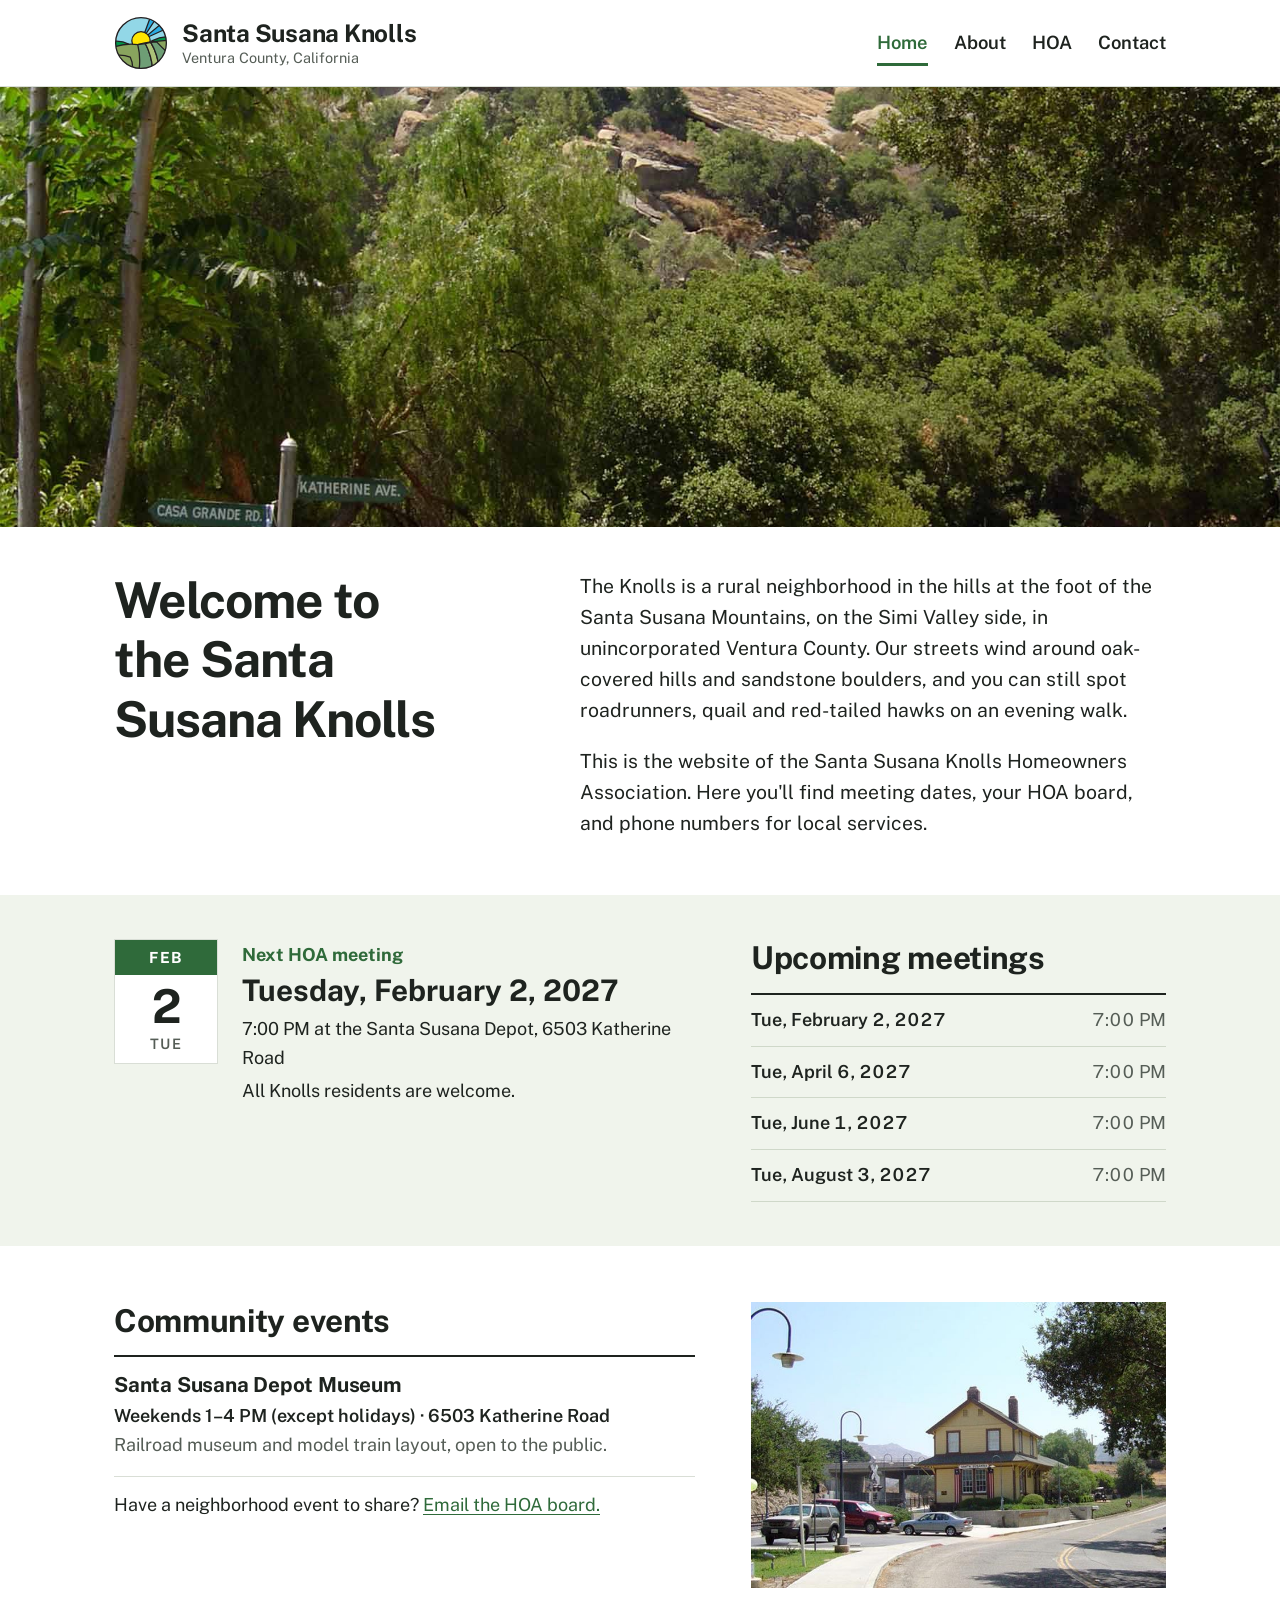
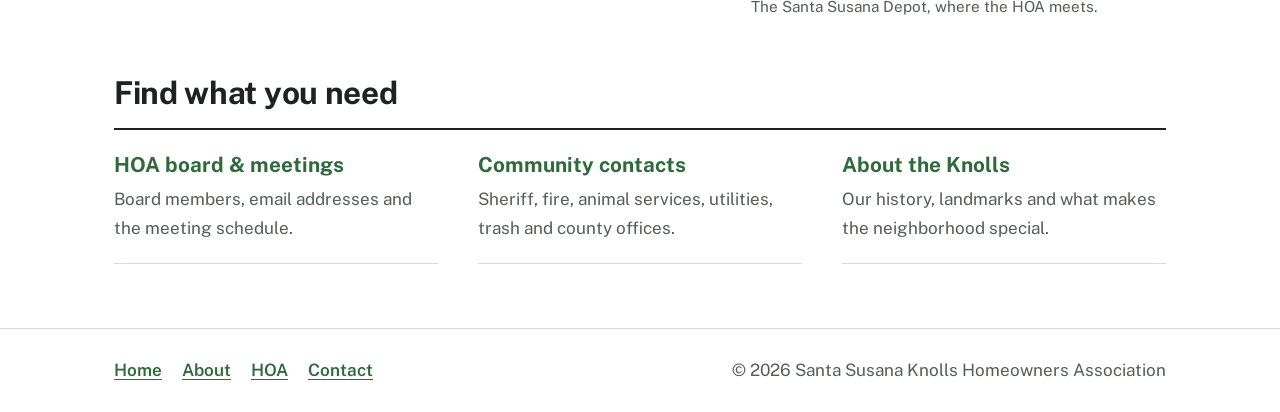
==== index.html @ 00cdce01 "Add files via upload" ====
<!doctype html>
<html lang="en">
<head>
<meta charset="utf-8">
<meta name="viewport" content="width=device-width, initial-scale=1, viewport-fit=cover">
<title>Santa Susana Knolls</title>
<meta name="description" content="Welcome to the Santa Susana Knolls, a rural community in eastern Simi Valley, Ventura County.">
<link rel="icon" href="images/knolls-logo.svg" type="image/svg+xml">
<link rel="preconnect" href="https://fonts.googleapis.com"><link rel="preconnect" href="https://fonts.gstatic.com" crossorigin>
<link rel="stylesheet" href="https://fonts.googleapis.com/css2?family=Public+Sans:ital,wght@0,400;0,600;0,700;0,800;1,400&display=swap">
<link rel="stylesheet" href="styles.css">
</head>
<body>
<a class="skip" href="#main">Skip to content</a>
<header class="site-header">
  <div class="wrap">
    <a class="brand" href="index.html">
      <img src="images/knolls-logo.svg" alt="" width="54" height="54">
      <span class="brand-name">Santa Susana Knolls<span class="brand-sub">Ventura County, California</span></span>
    </a>
    <nav class="nav" aria-label="Main"><ul><li><a href="index.html" aria-current="page">Home</a></li><li><a href="about.html">About</a></li><li><a href="hoa.html">HOA</a></li><li><a href="contact.html">Contact</a></li></ul></nav>
  </div>
</header>
<main id="main" class="loading" data-page="home">
  <noscript><div class="wrap page-head"><p>Please turn on JavaScript to see this page.</p></div></noscript>
</main>
<footer class="site-footer">
  <div class="wrap">
    <nav aria-label="Footer"><a href="index.html">Home</a><a href="about.html">About</a><a href="hoa.html">HOA</a><a href="contact.html">Contact</a></nav>
    <p>&copy; <span data-year>2026</span> Santa Susana Knolls Homeowners Association</p>
  </div>
</footer>
<script src="site.js"></script>
</body>
</html>
---- styles.css ----
/* Layout: plain civic notice-board. White page, full-bleed photo, thin rules instead of boxes,
   square corners, one green accent. Light only. */
:root {
  --bg: #FFFFFF;
  --tint: #F0F4EC;        /* light sage band */
  --ink: #1E231F;
  --soft: #555D56;
  --line: #D9DED6;
  --oak: #2F6A3A;         /* live-oak green, the one accent */
  --oak-dark: #24532D;
  --alert: #B42318;
  --placeholder-bg: #FFF3BF;
  --placeholder-ink: #6B5400;
  --font: "Public Sans", "Segoe UI", Arial, Helvetica, sans-serif;
  --wrap: 1100px;
  color-scheme: light;
}

*, *::before, *::after { box-sizing: border-box; }
html { font-size: 112.5%; } /* 18px */
body { margin: 0; background: var(--bg); color: var(--ink); font-family: var(--font); line-height: 1.6; }
img { max-width: 100%; height: auto; display: block; }
a { color: var(--oak); text-underline-offset: 3px; text-decoration-thickness: 1px; }
a:hover { color: var(--oak-dark); text-decoration-thickness: 2px; }
:focus-visible { outline: 3px solid var(--oak); outline-offset: 2px; }
h1, h2, h3 { line-height: 1.2; text-wrap: balance; margin: 0 0 .5em; letter-spacing: -0.01em; }
h1 { font-size: clamp(2rem, 4.6vw, 2.75rem); font-weight: 700; letter-spacing: -0.02em; }
h2 { font-size: clamp(1.4rem, 3vw, 1.75rem); font-weight: 700; }
h3 { font-size: 1.15rem; font-weight: 700; }
p { margin: 0 0 1em; max-width: 65ch; }
.wrap { max-width: var(--wrap); margin-inline: auto; padding-inline: 24px; }
.skip { position: absolute; left: -999px; top: 0; background: #fff; padding: 10px 14px; z-index: 10; }
.skip:focus { left: 12px; top: 12px; }

/* Header */
.site-header { border-bottom: 1px solid var(--line); background: var(--bg); }
.site-header .wrap { display: flex; flex-wrap: wrap; align-items: center; justify-content: space-between; gap: 10px 32px; padding-block: 16px; }
.brand { display: flex; align-items: center; gap: 14px; text-decoration: none; color: var(--ink); }
.brand img { width: 54px; height: 54px; flex: none; }
.brand-name { font-weight: 700; font-size: 1.35rem; line-height: 1.1; letter-spacing: -0.01em; }
.brand-sub { display: block; font-weight: 400; font-size: .8rem; color: var(--soft); margin-top: 3px; letter-spacing: 0; }
.nav ul { list-style: none; margin: 0; padding: 0; display: flex; flex-wrap: wrap; gap: 4px 26px; }
.nav a {
  display: block; padding: 8px 0 6px; text-decoration: none; color: var(--ink);
  font-weight: 600; font-size: 1.02rem; border-bottom: 3px solid transparent;
}
.nav a:hover { border-bottom-color: var(--line); color: var(--ink); }
.nav a[aria-current="page"] { border-bottom-color: var(--oak); color: var(--oak); }

/* Sections */
main { padding-block: 0 64px; }
.section { padding-block: 56px 0; }
.page-head { padding-block: 48px 0; }
.page-head h1 { margin-bottom: .3em; }
.lede { font-size: 1.15rem; color: var(--soft); }
.rule-top { border-top: 1px solid var(--line); padding-top: 40px; margin-top: 56px; }

/* Home hero */
.hero img { width: 100%; height: clamp(240px, 40vw, 440px); object-fit: cover; object-position: center 40%; }
.intro { display: grid; grid-template-columns: 5fr 7fr; gap: 16px 48px; padding-block: 44px 0; align-items: start; }
.intro > * { min-width: 0; }
.intro p { font-size: 1.08rem; }
@media (max-width: 820px) { .intro { grid-template-columns: 1fr; } }

/* Grids */
.grid-2 { display: grid; grid-template-columns: 7fr 5fr; gap: 40px 56px; align-items: start; }
.grid-2.even { grid-template-columns: 1fr 1fr; }
.grid-2 > * { min-width: 0; }
@media (max-width: 820px) { .grid-2, .grid-2.even { grid-template-columns: 1fr; } }

/* Meeting band */
.band { background: var(--tint); padding-block: 44px; margin-top: 56px; }
.meeting { display: flex; gap: 24px; align-items: flex-start; }
.cal {
  flex: none; width: 104px; background: #fff; border: 1px solid var(--line); text-align: center;
  font-variant-numeric: tabular-nums;
}
.cal .m { background: var(--oak); color: #fff; font-weight: 700; font-size: .85rem; letter-spacing: .12em; padding: 5px 0; }
.cal .d { font-size: 2.6rem; font-weight: 700; line-height: 1.1; padding-top: 6px; }
.cal .w { font-size: .8rem; font-weight: 600; color: var(--soft); letter-spacing: .1em; padding-bottom: 8px; }
.meeting .label { font-weight: 700; color: var(--oak); margin: 2px 0 2px; }
.meeting .when { font-size: clamp(1.35rem, 3vw, 1.65rem); font-weight: 700; line-height: 1.25; margin: 0 0 6px; }
.meeting p { margin: 0 0 4px; }
.today { display: inline-block; background: var(--oak); color: #fff; font-size: .8rem; font-weight: 700; padding: 1px 8px; margin-left: 6px; vertical-align: 3px; letter-spacing: .04em; }
@media (max-width: 480px) { .meeting { flex-direction: column; gap: 14px; } }

.dates { list-style: none; margin: 0; padding: 0; border-top: 2px solid var(--ink); }
.dates li { display: flex; justify-content: space-between; gap: 12px; padding: 11px 0; border-bottom: 1px solid var(--line); font-variant-numeric: tabular-nums; }
.dates .d { font-weight: 600; }
.dates .t { color: var(--soft); }
.band .dates li { border-bottom-color: #CFD8C9; }

/* Ruled lists (events, quick links, landmarks) */
.ruled { list-style: none; margin: 0; padding: 0; border-top: 2px solid var(--ink); }
.ruled li { padding: 16px 0; border-bottom: 1px solid var(--line); }
.ruled h3 { margin-bottom: .2em; }
.ruled p { margin: 0; color: var(--soft); }

.links3 { display: grid; grid-template-columns: repeat(3, 1fr); gap: 0 40px; border-top: 2px solid var(--ink); }
.links3 a { display: block; padding: 18px 0 20px; text-decoration: none; color: var(--ink); border-bottom: 1px solid var(--line); }
.links3 strong { display: block; font-size: 1.15rem; color: var(--oak); margin-bottom: 4px; }
.links3 a:hover strong { text-decoration: underline; text-underline-offset: 3px; }
.links3 span { color: var(--soft); font-size: .95rem; }
@media (max-width: 760px) { .links3 { grid-template-columns: 1fr; } }

.facts { display: grid; grid-template-columns: 1fr 1fr; gap: 0 48px; border-top: 2px solid var(--ink); }
.facts div { padding: 16px 0; border-bottom: 1px solid var(--line); }
.facts p { margin: 0; color: var(--soft); }
@media (max-width: 640px) { .facts { grid-template-columns: 1fr; } }

/* Photos */
.photo-row { display: grid; grid-template-columns: repeat(3, 1fr); gap: 14px; }
@media (max-width: 640px) { .photo-row { grid-template-columns: repeat(2, 1fr); } }
.photo-row figure, .figure-wide { margin: 0; }
.photo-row img { width: 100%; aspect-ratio: 4 / 3; object-fit: cover; }
.photo-row figcaption, .figure-wide figcaption { font-size: .85rem; color: var(--soft); margin-top: 6px; }
.figure-wide img { width: 100%; }

/* Tables */
.table-wrap { overflow-x: auto; }
table { width: 100%; border-collapse: collapse; font-size: 1rem; border-top: 2px solid var(--ink); }
th, td { text-align: left; padding: 13px 16px 13px 0; border-bottom: 1px solid var(--line); vertical-align: top; }
thead th { font-size: .85rem; font-weight: 700; color: var(--soft); padding-top: 10px; padding-bottom: 10px; }
td.num { white-space: nowrap; font-variant-numeric: tabular-nums; font-weight: 700; }
td small { display: block; color: var(--soft); font-size: .9rem; }
.contact-group { margin-bottom: 44px; }
.contacts table { table-layout: fixed; }
.contacts th:nth-child(1) { width: 50%; }
.contacts th:nth-child(2) { width: 20%; }
@media (max-width: 640px) {
  .contacts thead { display: none; }
  .contacts table, .contacts tbody, .contacts tr, .contacts td { display: block; width: 100%; }
  .contacts tr { padding: 12px 0; border-bottom: 1px solid var(--line); }
  .contacts td { padding: 2px 0; border: 0; }
  .contacts td:empty { display: none; }
}

/* Emergency + callout */
.emergency { display: flex; flex-wrap: wrap; align-items: center; gap: 6px 20px; border: 2px solid var(--alert); padding: 16px 20px; }
.emergency .big { font-size: 2.1rem; font-weight: 800; color: var(--alert); line-height: 1; }
.emergency p { margin: 0; }
.callout { background: var(--tint); padding: 22px 24px; }
.callout p:last-child { margin-bottom: 0; }

.placeholder { background: var(--placeholder-bg); color: var(--placeholder-ink); padding: 0 5px; font-style: italic; }

/* Footer */
.site-footer { border-top: 1px solid var(--line); padding-block: 28px; font-size: .95rem; color: var(--soft); }
.site-footer .wrap { display: flex; flex-wrap: wrap; justify-content: space-between; align-items: center; gap: 12px 30px; }
.site-footer nav a { margin-right: 20px; font-weight: 600; }
.site-footer p { margin: 0; }

@media (max-width: 560px) {
  html { font-size: 106.25%; }
  .wrap { padding-inline: 16px; }
  .site-header .wrap { flex-direction: column; align-items: flex-start; }
  .nav ul { gap: 4px 22px; }
}

/* Content-driven pieces */
.rich p:last-child { margin-bottom: 0; }
.rich ul, .rich ol { padding-left: 1.3em; margin: 0 0 1em; }
.narrow { max-width: 760px; }
.empty { color: var(--soft); font-style: italic; }
.small-note { font-size: .9rem; color: var(--soft); }
.ruled p.when { color: var(--ink); font-weight: 600; }
.loading { min-height: 60vh; }
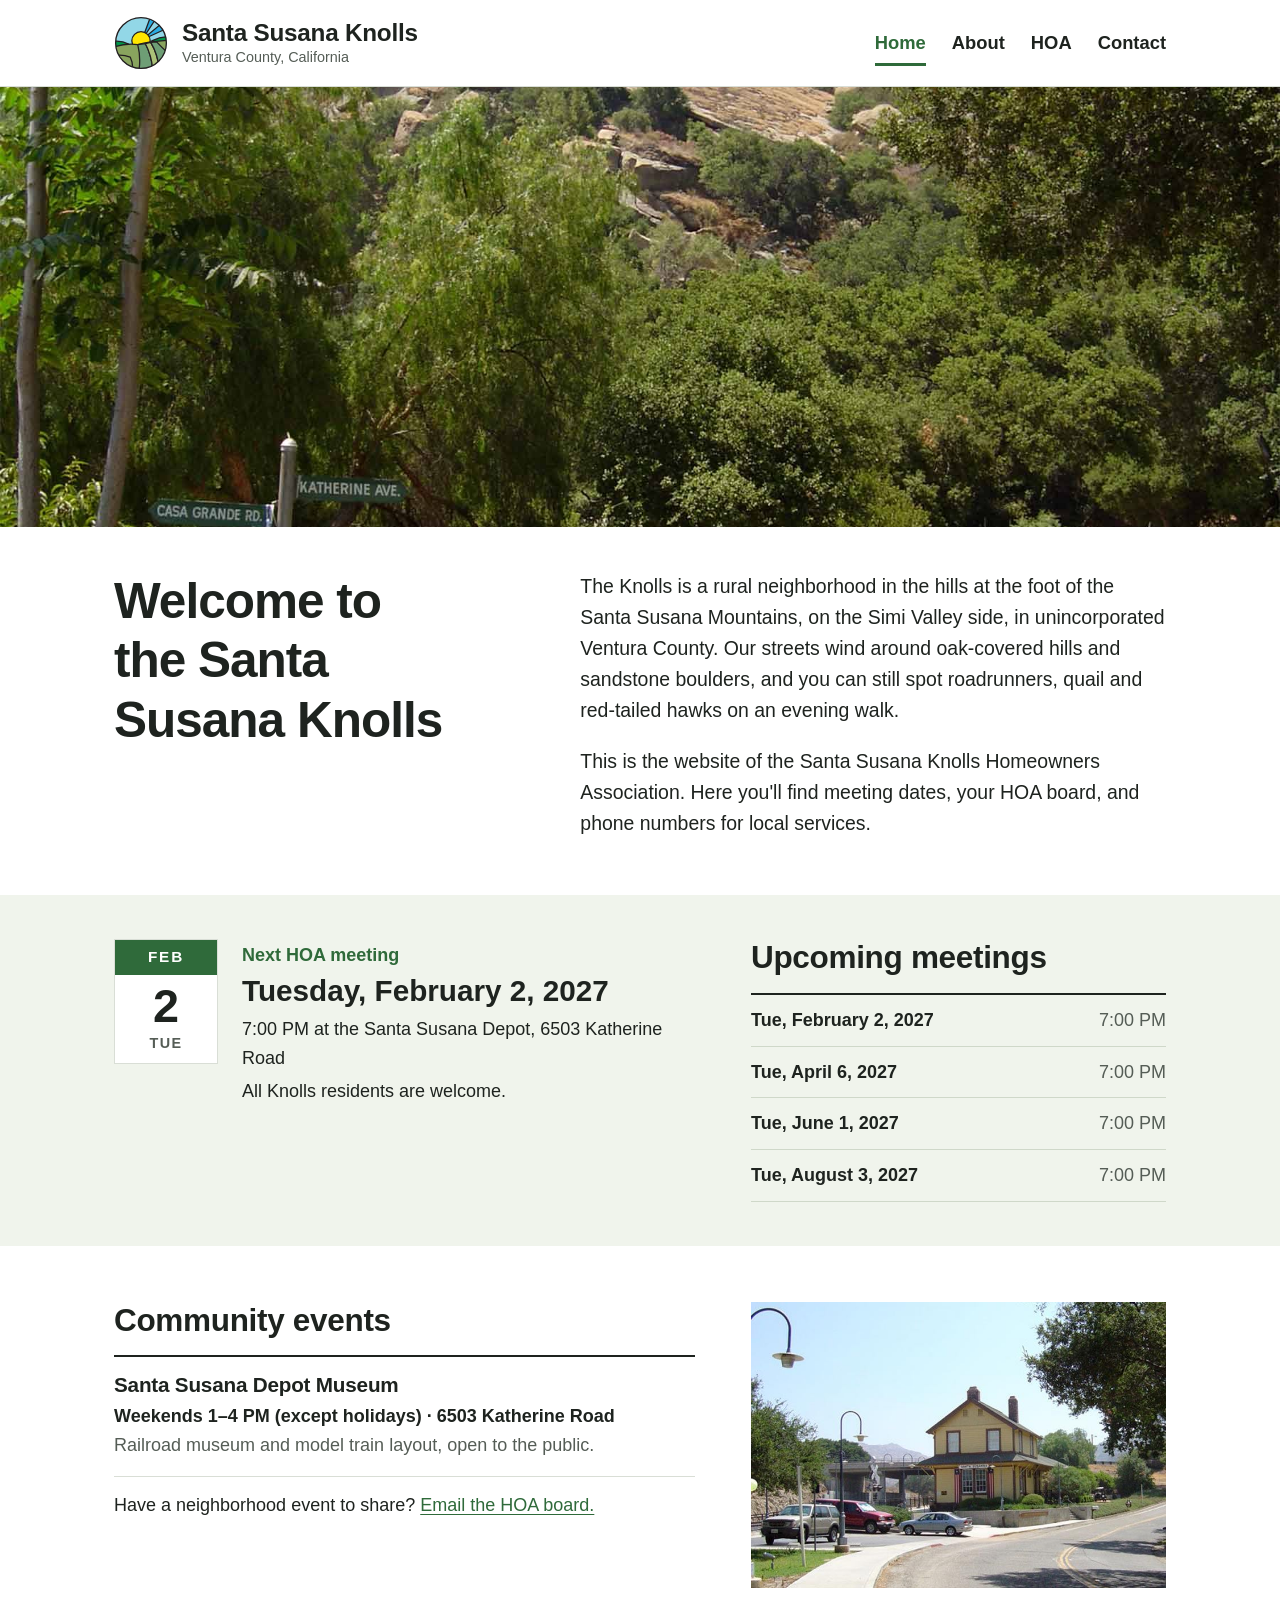
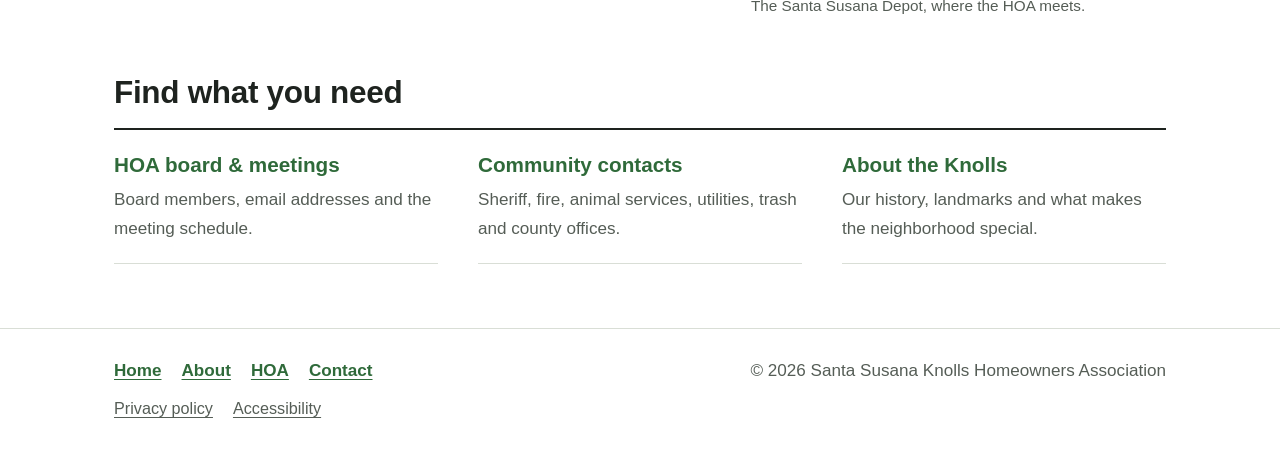
==== commit 05c00b6d: "private policy, accessibility, 404" ====
--- a/index.html
+++ b/index.html
@@ -6,8 +6,6 @@
 <title>Santa Susana Knolls</title>
 <meta name="description" content="Welcome to the Santa Susana Knolls, a rural community in eastern Simi Valley, Ventura County.">
 <link rel="icon" href="images/knolls-logo.svg" type="image/svg+xml">
-<link rel="preconnect" href="https://fonts.googleapis.com"><link rel="preconnect" href="https://fonts.gstatic.com" crossorigin>
-<link rel="stylesheet" href="https://fonts.googleapis.com/css2?family=Public+Sans:ital,wght@0,400;0,600;0,700;0,800;1,400&display=swap">
 <link rel="stylesheet" href="styles.css">
 </head>
 <body>
@@ -28,6 +26,7 @@
   <div class="wrap">
     <nav aria-label="Footer"><a href="index.html">Home</a><a href="about.html">About</a><a href="hoa.html">HOA</a><a href="contact.html">Contact</a></nav>
     <p>&copy; <span data-year>2026</span> Santa Susana Knolls Homeowners Association</p>
+    <nav class="legal" aria-label="Site policies"><a href="privacy.html">Privacy policy</a><a href="accessibility.html">Accessibility</a></nav>
   </div>
 </footer>
 <script src="site.js"></script>
--- a/styles.css
+++ b/styles.css
@@ -1,3 +1,10 @@
+/* Public Sans is hosted on this site (no Google Fonts), see fonts/OFL-public-sans.txt */
+@font-face { font-family: "Public Sans"; font-style: normal; font-weight: 400; font-display: swap; src: url("fonts/public-sans-latin-400-normal.woff2") format("woff2"); }
+@font-face { font-family: "Public Sans"; font-style: italic; font-weight: 400; font-display: swap; src: url("fonts/public-sans-latin-400-italic.woff2") format("woff2"); }
+@font-face { font-family: "Public Sans"; font-style: normal; font-weight: 600; font-display: swap; src: url("fonts/public-sans-latin-600-normal.woff2") format("woff2"); }
+@font-face { font-family: "Public Sans"; font-style: normal; font-weight: 700; font-display: swap; src: url("fonts/public-sans-latin-700-normal.woff2") format("woff2"); }
+@font-face { font-family: "Public Sans"; font-style: normal; font-weight: 800; font-display: swap; src: url("fonts/public-sans-latin-800-normal.woff2") format("woff2"); }
+
 /* Layout: plain civic notice-board. White page, full-bleed photo, thin rules instead of boxes,
    square corners, one green accent. Light only. */
 :root {
@@ -153,8 +160,6 @@
 @media (max-width: 560px) {
   html { font-size: 106.25%; }
   .wrap { padding-inline: 16px; }
-  .site-header .wrap { flex-direction: column; align-items: flex-start; }
-  .nav ul { gap: 4px 22px; }
 }
 
 /* Content-driven pieces */
@@ -165,3 +170,40 @@
 .small-note { font-size: .9rem; color: var(--soft); }
 .ruled p.when { color: var(--ink); font-weight: 600; }
 .loading { min-height: 60vh; }
+
+/* Collapsible menu on phones */
+.nav-toggle { display: none; }
+@media (max-width: 640px) {
+  .site-header .wrap { flex-wrap: nowrap; position: relative; }
+  .brand img { width: 46px; height: 46px; }
+  .brand-name { font-size: 1.2rem; }
+  .nav-toggle {
+    display: flex; flex-direction: column; justify-content: center; gap: 6px; flex: none;
+    width: 48px; height: 48px; padding: 12px 11px; margin-right: -8px;
+    background: none; border: 0; cursor: pointer;
+  }
+  .nav-toggle span { display: block; height: 3px; background: var(--ink); transition: transform .2s, opacity .2s; }
+  .nav-toggle[aria-expanded="true"] span:nth-child(1) { transform: translateY(9px) rotate(45deg); }
+  .nav-toggle[aria-expanded="true"] span:nth-child(2) { opacity: 0; }
+  .nav-toggle[aria-expanded="true"] span:nth-child(3) { transform: translateY(-9px) rotate(-45deg); }
+  .js .nav {
+    display: none; position: absolute; left: 0; right: 0; top: 100%; z-index: 20;
+    background: var(--bg); border-bottom: 1px solid var(--line); box-shadow: 0 8px 16px rgba(0,0,0,.08);
+  }
+  .js .nav.open { display: block; }
+  .js .nav ul { flex-direction: column; gap: 0; padding: 4px 16px 10px; }
+  .js .nav li + li { border-top: 1px solid var(--line); }
+  .js .nav a { padding: 15px 4px; font-size: 1.15rem; border-bottom: 0; }
+  .js .nav a[aria-current="page"] { color: var(--oak); box-shadow: inset 4px 0 0 var(--oak); padding-left: 14px; }
+}
+@media (prefers-reduced-motion: reduce) { .nav-toggle span { transition: none; } }
+
+/* Footer legal links + document pages */
+.site-footer .legal { width: 100%; display: flex; flex-wrap: wrap; gap: 4px 20px; font-size: .9rem; }
+.site-footer .legal a { font-weight: 400; color: var(--soft); margin: 0; }
+.doc { max-width: 760px; }
+.doc .updated { color: var(--soft); font-size: .95rem; margin-top: -.4em; }
+.doc h2 { margin-top: 1.6em; font-size: 1.35rem; }
+.doc h3 { margin-top: 1.2em; }
+.notfound { padding-block: 48px 0; }
+.notfound .links3 { margin-top: 28px; }
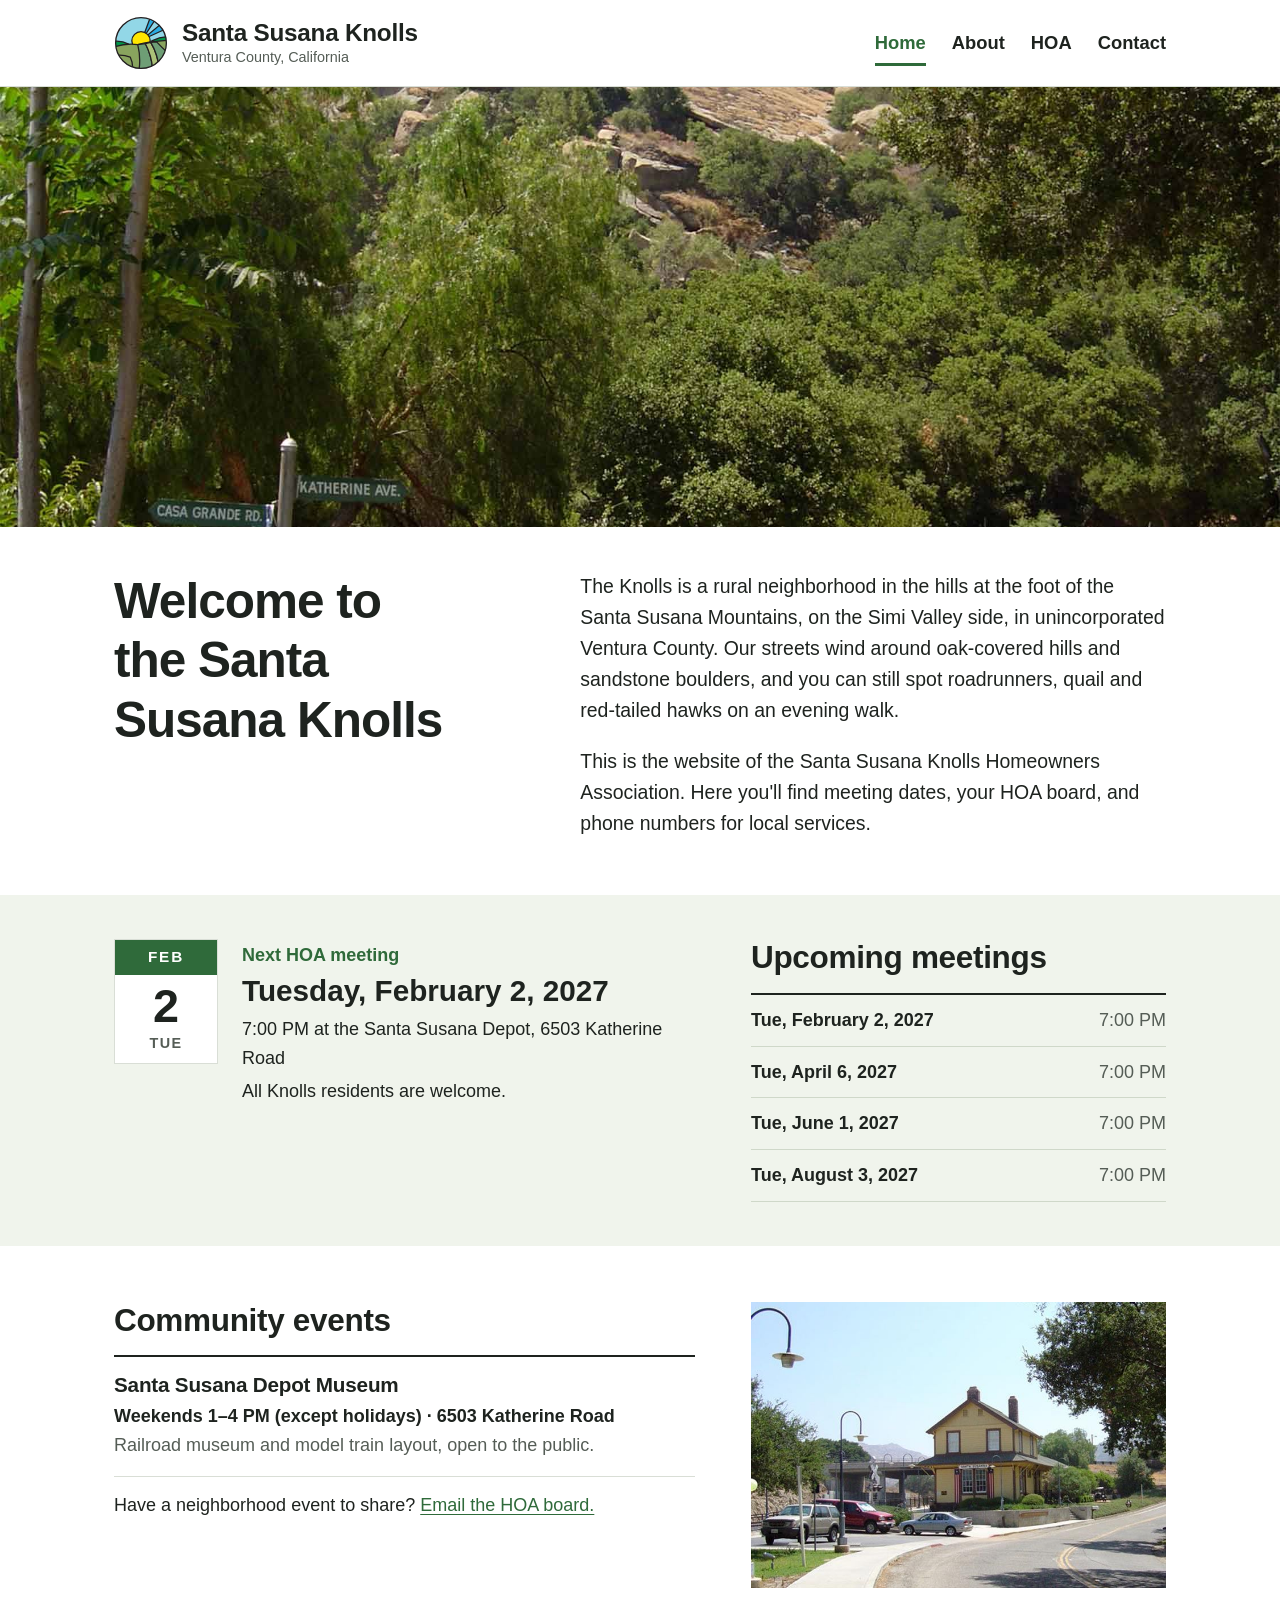
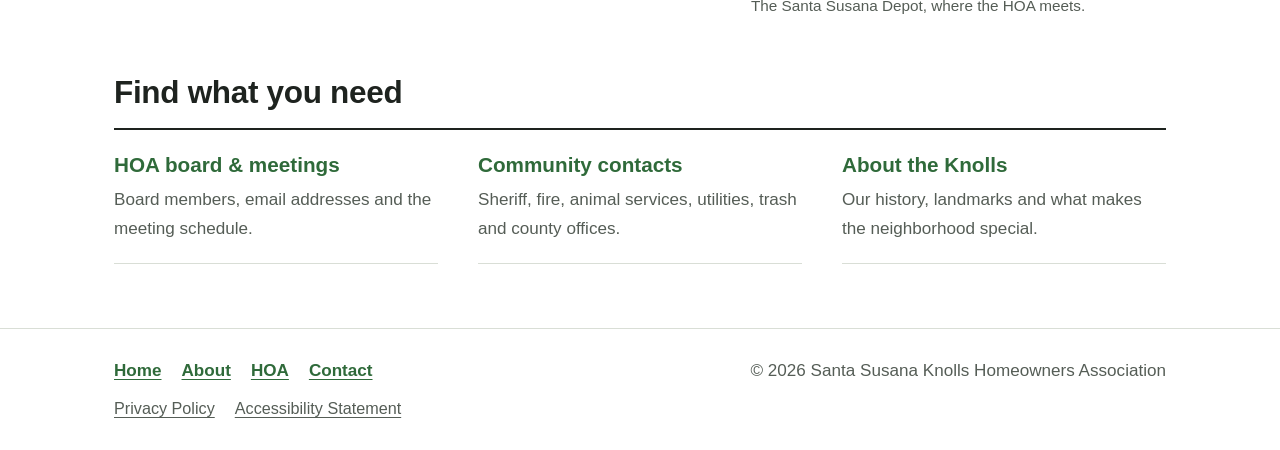
==== commit 0a5dc25c: "Add files via upload" ====
--- a/index.html
+++ b/index.html
@@ -26,7 +26,7 @@
   <div class="wrap">
     <nav aria-label="Footer"><a href="index.html">Home</a><a href="about.html">About</a><a href="hoa.html">HOA</a><a href="contact.html">Contact</a></nav>
     <p>&copy; <span data-year>2026</span> Santa Susana Knolls Homeowners Association</p>
-    <nav class="legal" aria-label="Site policies"><a href="privacy.html">Privacy policy</a><a href="accessibility.html">Accessibility</a></nav>
+    <nav class="legal" aria-label="Site policies"><a href="privacy.html">Privacy Policy</a><a href="accessibility.html">Accessibility Statement</a></nav>
   </div>
 </footer>
 <script src="site.js"></script>
